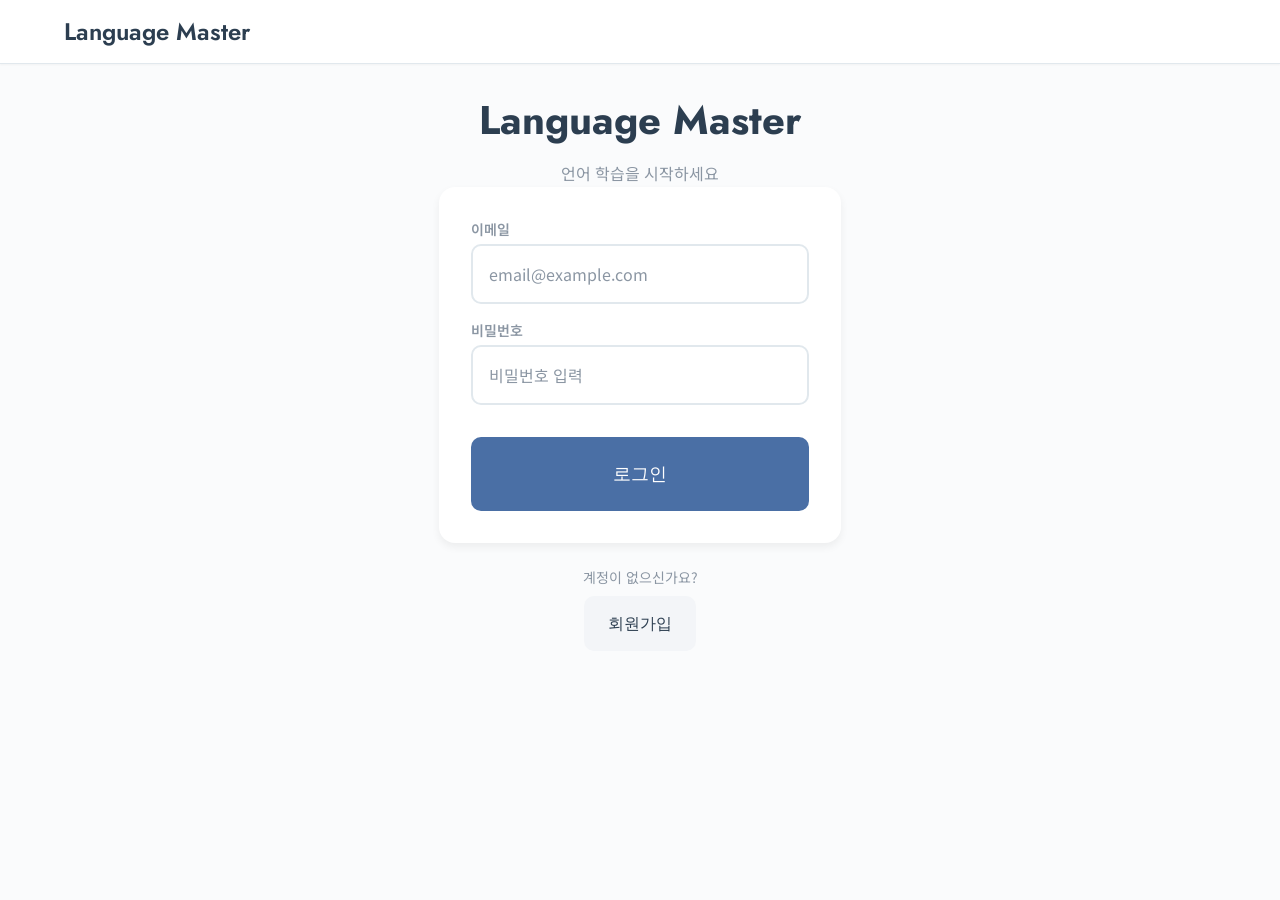
==== index.html @ a1514cb3 "index" ====
<!DOCTYPE html>
<html lang="ko">
<head>
    <meta charset="UTF-8">
    <meta name="viewport" content="width=device-width, initial-scale=1.0">
    <title>언어학습 앱</title>
    
    <!-- 폰트 -->
    <link href="https://fonts.googleapis.com/css2?family=Noto+Sans+KR:wght@300;400;500;700&family=Jost:wght@400;500;600;700&display=swap" rel="stylesheet">
    
    <!-- 디자인 시스템 CSS -->
    <link rel="stylesheet" href="mobile-lang.css">
    
    <style>
        /* 화면 전환 애니메이션 */
        .screen {
            display: none;
            animation: fadeIn 0.3s ease;
        }
        
        .screen.active {
            display: block;
        }
        
        @keyframes fadeIn {
            from {
                opacity: 0;
                transform: translateY(10px);
            }
            to {
                opacity: 1;
                transform: translateY(0);
            }
        }
        
        /* 틀린 부분 스타일 */
        .mistake {
            background: #FFE5E5;
            padding: 2px 6px;
            border-radius: 4px;
            color: var(--color-error);
            text-decoration: line-through;
        }
        
        .correct-word {
            background: #D4F4DD;
            padding: 2px 6px;
            border-radius: 4px;
            font-weight: 600;
            color: var(--color-success);
        }
    </style>
</head>
<body>
    <div class="app-layout">
        <!-- 헤더 -->
        <header class="app-header">
            <div class="container flex items-center justify-between">
                <h1 class="heading-3 m-0">Language Master</h1>
                <div class="flex items-center gap-md" id="headerActions">
                    <!-- 로그인 전: 빈 상태 -->
                    <!-- 로그인 후: 레벨 배지와 나가기 버튼 표시 -->
                </div>
            </div>
        </header>
        
        <!-- 진도 바 (학습 세션 중에만 표시) -->
        <div id="progressSection" style="display: none; background: var(--color-bg-card); padding: var(--space-lg) 0; border-bottom: 1px solid var(--color-border);">
            <div class="container">
                <div class="flex justify-between mb-sm">
                    <span class="text-small" id="progressText">문제 1 / 10</span>
                    <span class="text-small" id="progressPercent">10%</span>
                </div>
                <div class="progress-container">
                    <div class="progress-bar" id="progressBar" style="width: 10%;"></div>
                </div>
            </div>
        </div>
        
        <!-- 메인 콘텐츠 -->
        <main class="app-content" style="background: var(--color-bg-main);">
            
            <!-- 화면 -1: 로그인 -->
            <div id="screen-login" class="screen active">
                <div class="container" style="max-width: 450px;">
                    <div class="mb-2xl" style="text-align: center;">
                        <h1 class="heading-1 mb-md">Language Master</h1>
                        <p class="text-body text-muted">언어 학습을 시작하세요</p>
                    </div>
                    
                    <div class="card card-spacious mb-lg">
                        <div class="flex flex-col gap-md">
                            <div>
                                <label class="text-small font-semibold mb-xs" style="display: block;">이메일</label>
                                <input 
                                    type="email" 
                                    id="loginEmail"
                                    class="input" 
                                    placeholder="email@example.com"
                                >
                            </div>
                            
                            <div>
                                <label class="text-small font-semibold mb-xs" style="display: block;">비밀번호</label>
                                <input 
                                    type="password" 
                                    id="loginPassword"
                                    class="input" 
                                    placeholder="비밀번호 입력"
                                >
                            </div>
                            
                            <button class="btn btn-primary btn-lg btn-block mt-md" onclick="app.login()">
                                로그인
                            </button>
                        </div>
                    </div>
                    
                    <div class="text-center">
                        <p class="text-small text-muted mb-sm">계정이 없으신가요?</p>
                        <button class="btn btn-secondary" onclick="app.showScreen('signup')">
                            회원가입
                        </button>
                    </div>
                </div>
            </div>
            
            <!-- 화면 -2: 회원가입 -->
            <div id="screen-signup" class="screen">
                <div class="container" style="max-width: 450px;">
                    <div class="mb-2xl" style="text-align: center;">
                        <h1 class="heading-1 mb-md">회원가입</h1>
                        <p class="text-body text-muted">새로운 계정을 만들어보세요</p>
                    </div>
                    
                    <div class="card card-spacious mb-lg">
                        <div class="flex flex-col gap-md">
                            <div>
                                <label class="text-small font-semibold mb-xs" style="display: block;">이름</label>
                                <input 
                                    type="text" 
                                    id="signupName"
                                    class="input" 
                                    placeholder="이름 입력"
                                >
                            </div>
                            
                            <div>
                                <label class="text-small font-semibold mb-xs" style="display: block;">이메일</label>
                                <input 
                                    type="email" 
                                    id="signupEmail"
                                    class="input" 
                                    placeholder="email@example.com"
                                >
                            </div>
                            
                            <div>
                                <label class="text-small font-semibold mb-xs" style="display: block;">비밀번호</label>
                                <input 
                                    type="password" 
                                    id="signupPassword"
                                    class="input" 
                                    placeholder="비밀번호 입력"
                                >
                            </div>
                            
                            <div>
                                <label class="text-small font-semibold mb-xs" style="display: block;">비밀번호 확인</label>
                                <input 
                                    type="password" 
                                    id="signupPasswordConfirm"
                                    class="input" 
                                    placeholder="비밀번호 재입력"
                                >
                            </div>
                            
                            <button class="btn btn-primary btn-lg btn-block mt-md" onclick="app.signup()">
                                가입하기
                            </button>
                        </div>
                    </div>
                    
                    <div class="text-center">
                        <p class="text-small text-muted mb-sm">이미 계정이 있으신가요?</p>
                        <button class="btn btn-secondary" onclick="app.showScreen('login')">
                            로그인
                        </button>
                    </div>
                </div>
            </div>
            
            <!-- 화면 0: 대시보드 -->
            <div id="screen-dashboard" class="screen">
                <div class="container" style="max-width: 800px;">
                    <div class="mb-xl">
                        <h1 class="heading-1 mb-sm">안녕하세요</h1>
                        <p class="text-body text-muted">학습을 시작하세요</p>
                    </div>
                    
                    <!-- 점수 카드 -->
                    <div class="card card-spacious mb-xl" style="background: linear-gradient(135deg, #E8F4F8, #F0F9FC);">
                        <div class="flex justify-between items-start mb-lg">
                            <div>
                                <div class="text-small text-muted mb-xs">현재 수준</div>
                                <h2 class="heading-1 text-primary m-0" id="dashScore">1,250점</h2>
                            </div>
                            <button 
                                class="btn btn-secondary btn-icon btn-sm" 
                                onclick="app.showScoreGuide()"
                                style="width: 32px; height: 32px; padding: 0; border-radius: 50%;"
                                title="점수 구간 보기"
                            >
                                ?
                            </button>
                        </div>
                        
                        <div class="p-md mb-md" style="background: white; border-radius: var(--radius-md);">
                            <div class="flex justify-between items-center mb-xs">
                                <span class="text-body font-semibold">원어민 7세 수준</span>
                                <span class="text-small text-muted">1,000 ~ 1,500점</span>
                            </div>
                            <div class="progress-container">
                                <div class="progress-bar" style="width: 50%;"></div>
                            </div>
                            <div class="text-small text-muted mt-xs">다음 단계까지 250점</div>
                        </div>
                        
                        <div class="flex gap-md">
                            <div class="p-sm" style="flex: 1; background: white; border-radius: var(--radius-md); text-align: center;">
                                <div class="text-tiny text-muted mb-xs">어휘력</div>
                                <div class="text-body font-semibold">850점</div>
                            </div>
                            <div class="p-sm" style="flex: 1; background: white; border-radius: var(--radius-md); text-align: center;">
                                <div class="text-tiny text-muted mb-xs">문법</div>
                                <div class="text-body font-semibold">1,100점</div>
                            </div>
                            <div class="p-sm" style="flex: 1; background: white; border-radius: var(--radius-md); text-align: center;">
                                <div class="text-tiny text-muted mb-xs">작문</div>
                                <div class="text-body font-semibold">950점</div>
                            </div>
                        </div>
                    </div>
                    
                    <div class="grid grid-cols-2 gap-lg mb-xl">
                        <div class="card card-no-hover text-center">
                            <div class="text-small text-muted mb-sm">총 학습 시간</div>
                            <div class="heading-1 text-primary" id="dashTotalTime">0h</div>
                        </div>
                        
                        <div class="card card-no-hover text-center">
                            <div class="text-small text-muted mb-sm">완료한 문제</div>
                            <div class="heading-1 text-success" id="dashTotalQuestions">0</div>
                        </div>
                    </div>
                    
                    <button class="btn btn-primary btn-lg btn-block" onclick="app.startSession()">
                        학습 시작
                    </button>
                </div>
            </div>
            
            <!-- 화면 0.5: 설정 -->
            <div id="screen-settings" class="screen">
                <div class="container" style="max-width: 600px;">
                    <div class="mb-xl">
                        <h1 class="heading-1 mb-sm">설정</h1>
                        <p class="text-body text-muted">앱 설정을 관리하세요</p>
                    </div>
                    
                    <!-- 프로필 정보 -->
                    <div class="card card-spacious mb-lg">
                        <h3 class="heading-3 mb-md">프로필</h3>
                        
                        <div class="flex items-center gap-lg mb-lg">
                            <div style="width: 64px; height: 64px; background: linear-gradient(135deg, var(--color-primary), var(--color-primary-light)); border-radius: 50%; display: flex; align-items: center; justify-content: center; color: white; font-weight: bold; font-size: 24px;">
                                {{ userData.name[0] }}
                            </div>
                            <div>
                                <div class="text-body font-semibold" id="settingsName">사용자</div>
                                <div class="text-small text-muted" id="settingsEmail">email@example.com</div>
                            </div>
                        </div>
                        
                        <button class="btn btn-secondary btn-block">프로필 수정</button>
                    </div>
                    
                    <!-- 학습 설정 -->
                    <div class="card card-spacious mb-lg">
                        <h3 class="heading-3 mb-lg">학습 설정</h3>
                        
                        <div class="flex flex-col gap-lg">
                            <div>
                                <div class="flex justify-between items-center mb-sm">
                                    <label class="text-body font-medium">하루 목표 문제 수</label>
                                    <select class="input" style="width: 120px; padding: var(--space-sm);">
                                        <option>10개</option>
                                        <option selected>20개</option>
                                        <option>30개</option>
                                        <option>50개</option>
                                    </select>
                                </div>
                                <p class="text-small text-muted">매일 학습할 문제 수를 설정합니다</p>
                            </div>
                            
                            <hr class="divider">
                            
                            <div>
                                <div class="flex justify-between items-center mb-sm">
                                    <label class="text-body font-medium">난이도</label>
                                    <select class="input" style="width: 120px; padding: var(--space-sm);">
                                        <option>쉬움</option>
                                        <option selected>보통</option>
                                        <option>어려움</option>
                                    </select>
                                </div>
                                <p class="text-small text-muted">문제 난이도를 조정합니다</p>
                            </div>
                            
                            <hr class="divider">
                            
                            <div>
                                <div class="flex justify-between items-center">
                                    <div>
                                        <div class="text-body font-medium mb-xs">알림</div>
                                        <p class="text-small text-muted m-0">학습 시간 알림을 받습니다</p>
                                    </div>
                                    <label class="flex items-center gap-sm cursor-pointer">
                                        <input type="checkbox" checked style="width: 20px; height: 20px; cursor: pointer;">
                                    </label>
                                </div>
                            </div>
                            
                            <hr class="divider">
                            
                            <div>
                                <div class="flex justify-between items-center">
                                    <div>
                                        <div class="text-body font-medium mb-xs">음성 지원</div>
                                        <p class="text-small text-muted m-0">문제 읽어주기 기능</p>
                                    </div>
                                    <label class="flex items-center gap-sm cursor-pointer">
                                        <input type="checkbox" style="width: 20px; height: 20px; cursor: pointer;">
                                    </label>
                                </div>
                            </div>
                        </div>
                    </div>
                    
                    <!-- 점수 정보 -->
                    <div class="card card-spacious mb-lg">
                        <div class="flex justify-between items-center">
                            <div>
                                <h3 class="heading-3 m-0 mb-xs">점수 구간 안내</h3>
                                <p class="text-small text-muted m-0">원어민 나이별 점수 기준</p>
                            </div>
                            <button class="btn btn-secondary" onclick="app.showScoreGuide()">
                                보기
                            </button>
                        </div>
                    </div>
                    
                    <!-- 계정 관리 -->
                    <div class="card card-spacious mb-xl">
                        <h3 class="heading-3 mb-lg">계정 관리</h3>
                        
                        <div class="flex flex-col gap-sm">
                            <button class="btn btn-secondary btn-block" style="justify-content: space-between;">
                                <span>비밀번호 변경</span>
                                <span>→</span>
                            </button>
                            <button class="btn btn-secondary btn-block" style="justify-content: space-between;">
                                <span>학습 기록 다운로드</span>
                                <span>→</span>
                            </button>
                            <button class="btn btn-secondary btn-block" style="justify-content: space-between; color: var(--color-error);" onclick="app.logout()">
                                <span>로그아웃</span>
                                <span>→</span>
                            </button>
                        </div>
                    </div>
                    
                    <button class="btn btn-primary btn-block" onclick="app.showScreen('dashboard')">
                        대시보드로 돌아가기
                    </button>
                </div>
            </div>
            
            <!-- 화면 1: 문장 제시 -->
            <div id="screen-question" class="screen">
                <div class="container" style="max-width: 800px;">
                    <div class="card card-spacious mb-xl">
                        <div class="badge badge-primary mb-lg" id="questionType">한국어 → 영어</div>
                        
                        <h2 class="heading-2 mb-xl" id="questionText" style="line-height: 1.6;">
                            문장이 여기에 표시됩니다.
                        </h2>
                    </div>
                    
                    <div class="card card-spacious">
                        <label class="text-body font-semibold mb-md" style="display: block;">
                            답변을 입력하세요
                        </label>
                        
                        <textarea 
                            id="answerInput"
                            class="input" 
                            placeholder="번역 또는 작문을 입력하세요..."
                            style="min-height: 120px; font-size: var(--font-size-lg);"
                        ></textarea>
                        
                        <div class="flex justify-between items-center mt-lg">
                            <button class="btn btn-secondary" onclick="app.skipQuestion()">
                                건너뛰기
                            </button>
                            <button class="btn btn-primary btn-lg" onclick="app.submitAnswer()">
                                제출하기
                            </button>
                        </div>
                    </div>
                </div>
            </div>
            
            <!-- 화면 2: 정답 피드백 -->
            <div id="screen-correct" class="screen">
                <div class="container" style="max-width: 800px;">
                    <div class="card card-spacious mb-lg" style="background: linear-gradient(135deg, #F0F9F4, #E8F5EC); border: 2px solid var(--color-success);">
                        <div class="flex items-center gap-lg mb-lg">
                            <div style="width: 64px; height: 64px; background: white; border-radius: 50%; display: flex; align-items: center; justify-content: center; font-size: 32px; font-weight: bold; color: var(--color-success);">
                                ✓
                            </div>
                            <div>
                                <h2 class="heading-2 m-0 text-success">정답입니다</h2>
                                <p class="text-body text-muted m-0 mt-xs">완벽해요</p>
                            </div>
                        </div>
                    </div>
                    
                    <div class="card mb-md">
                        <div class="text-small text-muted mb-sm">문제</div>
                        <p class="text-body font-medium" id="correctOriginal" style="font-size: var(--font-size-lg);"></p>
                    </div>
                    
                    <div class="card mb-xl" style="background: linear-gradient(135deg, #F0F9F4, #FFFFFF); border-left: 4px solid var(--color-success);">
                        <div class="text-small text-muted mb-sm">나의 답변</div>
                        <p class="text-body font-medium" id="correctUserAnswer" style="font-size: var(--font-size-lg); color: var(--color-success);"></p>
                    </div>
                    
                    <div class="flex justify-end gap-md">
                        <button class="btn btn-primary btn-lg" onclick="app.nextQuestion()">
                            다음 문제
                        </button>
                    </div>
                </div>
            </div>
            
            <!-- 화면 3: 오답 피드백 -->
            <div id="screen-incorrect" class="screen">
                <div class="container" style="max-width: 800px;">
                    <div class="card card-spacious mb-lg" style="background: linear-gradient(135deg, #FFF4E6, #FFEFD5); border: 2px solid var(--color-warning);">
                        <div class="flex items-center gap-lg mb-lg">
                            <div style="width: 64px; height: 64px; background: white; border-radius: 50%; display: flex; align-items: center; justify-content: center; font-size: 32px;">
                                ✗
                            </div>
                            <div>
                                <h2 class="heading-2 m-0 text-warning">아쉬워요</h2>
                                <p class="text-body text-muted m-0 mt-xs">틀린 부분이 있어요</p>
                            </div>
                        </div>
                    </div>
                    
                    <div class="card mb-md">
                        <div class="text-small text-muted mb-sm">문제</div>
                        <p class="text-body font-medium" id="incorrectOriginal" style="font-size: var(--font-size-lg);"></p>
                    </div>
                    
                    <div class="card mb-md" style="background: linear-gradient(135deg, #FFF4E6, #FFFFFF); border-left: 4px solid var(--color-warning);">
                        <div class="text-small text-muted mb-sm">나의 답변</div>
                        <p class="text-body font-medium" id="incorrectUserAnswer" style="font-size: var(--font-size-lg);"></p>
                    </div>
                    
                    <div class="card mb-lg" style="background: linear-gradient(135deg, #F0F9F4, #FFFFFF); border-left: 4px solid var(--color-success);">
                        <div class="text-small text-muted mb-sm">정답</div>
                        <p class="text-body font-medium" id="incorrectCorrectAnswer" style="font-size: var(--font-size-lg); color: var(--color-success);"></p>
                    </div>
                    
                    <div class="card mb-xl">
                        <h3 class="heading-3 mb-md">틀린 부분</h3>
                        <div id="mistakesList"></div>
                    </div>
                    
                    <div class="flex justify-end gap-md">
                        <button class="btn btn-secondary" onclick="app.skipPractice()">
                            건너뛰기
                        </button>
                        <button class="btn btn-primary btn-lg" onclick="app.startPractice()">
                            연습 문제 풀기
                        </button>
                    </div>
                </div>
            </div>
            
            <!-- 화면 4: 연습 문제 -->
            <div id="screen-practice" class="screen">
                <div class="container" style="max-width: 800px;">
                    <div style="background: linear-gradient(135deg, #FFF9E6, #FFFAED); padding: var(--space-lg); border-radius: var(--radius-lg); margin-bottom: var(--space-xl); border: 2px solid var(--color-warning);">
                        <h3 class="heading-4 m-0 mb-xs">연습이 필요해요</h3>
                        <p class="text-small text-muted m-0">틀렸던 부분을 다시 연습해봐요</p>
                    </div>
                    
                    <div class="card card-spacious mb-lg">
                        <div class="badge badge-accent mb-lg" id="practiceProgress">연습 문제</div>
                        
                        <h2 class="heading-2 mb-xl" id="practiceQuestion" style="line-height: 1.6;">
                            연습 문제가 여기에 표시됩니다.
                        </h2>
                    </div>
                    
                    <div class="card card-spacious mb-lg">
                        <label class="text-body font-semibold mb-md" style="display: block;">
                            답변을 입력하세요
                        </label>
                        
                        <textarea 
                            id="practiceInput"
                            class="input" 
                            placeholder="답을 입력하세요..."
                            style="min-height: 100px; font-size: var(--font-size-lg);"
                        ></textarea>
                        
                        <div class="flex justify-between items-center mt-lg">
                            <button class="btn btn-secondary" onclick="app.skipPractice()">
                                건너뛰기
                            </button>
                            <button class="btn btn-primary btn-lg" onclick="app.submitPractice()">
                                확인하기
                            </button>
                        </div>
                    </div>
                </div>
            </div>
            
            <!-- 화면 5: 세션 완료 -->
            <div id="screen-summary" class="screen">
                <div class="container" style="max-width: 800px;">
                    <div class="card card-spacious mb-xl" style="background: linear-gradient(135deg, #E8F4F8, #D4E9F5); text-align: center;">
                        <div style="font-size: 64px; margin-bottom: var(--space-md);">✓</div>
                        <h1 class="heading-1 mb-md">학습 완료</h1>
                        <p class="text-body text-muted">수고하셨어요</p>
                    </div>
                    
                    <div class="grid grid-cols-3 gap-lg mb-xl">
                        <div class="card card-no-hover text-center">
                            <div class="text-small text-muted mb-sm">총 문제</div>
                            <div class="heading-1 text-primary" id="summaryTotal">0</div>
                        </div>
                        
                        <div class="card card-no-hover text-center">
                            <div class="text-small text-muted mb-sm">정답률</div>
                            <div class="heading-1 text-success" id="summaryAccuracy">0%</div>
                        </div>
                        
                        <div class="card card-no-hover text-center">
                            <div class="text-small text-muted mb-sm">학습 시간</div>
                            <div class="heading-1" style="color: var(--color-secondary);" id="summaryTime">0분</div>
                        </div>
                    </div>
                    
                    <div class="card card-spacious mb-xl">
                        <h3 class="heading-3 mb-lg">학습 결과</h3>
                        
                        <div class="flex items-center justify-between mb-md pb-md" style="border-bottom: 1px solid var(--color-border-light);">
                            <span class="text-body">정답</span>
                            <div class="flex items-center gap-md">
                                <span class="badge badge-success badge-lg" id="summaryCorrect">0문제</span>
                            </div>
                        </div>
                        
                        <div class="flex items-center justify-between">
                            <span class="text-body">오답</span>
                            <div class="flex items-center gap-md">
                                <span class="badge badge-error badge-lg" id="summaryIncorrect">0문제</span>
                            </div>
                        </div>
                    </div>
                    
                    <div class="flex flex-col gap-md">
                        <button class="btn btn-primary btn-lg btn-block" onclick="app.startSession()">
                            다시 학습하기
                        </button>
                        <button class="btn btn-secondary btn-block" onclick="app.goToDashboard()">
                            대시보드로
                        </button>
                    </div>
                </div>
            </div>
            
        </main>
        
        <!-- 점수 가이드 모달 -->
        <div id="scoreGuideModal" style="display: none; position: fixed; top: 0; left: 0; right: 0; bottom: 0; background: rgba(0,0,0,0.5); z-index: 1000; align-items: center; justify-content: center;">
            <div class="card" style="max-width: 600px; margin: var(--space-xl); max-height: 80vh; overflow-y: auto;">
                <div class="flex justify-between items-center mb-lg">
                    <h2 class="heading-2 m-0">점수 구간 안내</h2>
                    <button 
                        class="btn btn-secondary btn-sm" 
                        onclick="app.closeScoreGuide()"
                        style="width: 32px; height: 32px; padding: 0;"
                    >
                        ×
                    </button>
                </div>
                
                <p class="text-body text-muted mb-lg">학습 점수에 따른 원어민 나이 수준입니다.</p>
                
                <div class="flex flex-col gap-md">
                    <div class="p-md" style="background: var(--color-bg-hover); border-radius: var(--radius-md); border-left: 4px solid var(--color-primary);">
                        <div class="flex justify-between items-center mb-xs">
                            <span class="text-body font-semibold">원어민 5세</span>
                            <span class="badge badge-primary">0 ~ 500점</span>
                        </div>
                        <p class="text-small text-muted m-0">기초 일상 대화, 간단한 문장</p>
                    </div>
                    
                    <div class="p-md" style="background: var(--color-bg-hover); border-radius: var(--radius-md); border-left: 4px solid var(--color-primary);">
                        <div class="flex justify-between items-center mb-xs">
                            <span class="text-body font-semibold">원어민 6세</span>
                            <span class="badge badge-primary">500 ~ 1,000점</span>
                        </div>
                        <p class="text-small text-muted m-0">기본 시제, 일상적인 표현</p>
                    </div>
                    
                    <div class="p-md" style="background: var(--color-bg-hover); border-radius: var(--radius-md); border-left: 4px solid var(--color-success);">
                        <div class="flex justify-between items-center mb-xs">
                            <span class="text-body font-semibold">원어민 7세</span>
                            <span class="badge badge-success">1,000 ~ 1,500점</span>
                        </div>
                        <p class="text-small text-muted m-0">초등 저학년 수준, 복잡한 문장 이해</p>
                    </div>
                    
                    <div class="p-md" style="background: var(--color-bg-hover); border-radius: var(--radius-md); border-left: 4px solid var(--color-success);">
                        <div class="flex justify-between items-center mb-xs">
                            <span class="text-body font-semibold">원어민 10세</span>
                            <span class="badge badge-success">1,500 ~ 2,500점</span>
                        </div>
                        <p class="text-small text-muted m-0">초등 고학년 수준, 다양한 표현 구사</p>
                    </div>
                    
                    <div class="p-md" style="background: var(--color-bg-hover); border-radius: var(--radius-md); border-left: 4px solid var(--color-info);">
                        <div class="flex justify-between items-center mb-xs">
                            <span class="text-body font-semibold">원어민 13세</span>
                            <span class="badge" style="background: rgba(125, 187, 218, 0.15); color: var(--color-info);">2,500 ~ 4,000점</span>
                        </div>
                        <p class="text-small text-muted m-0">중학생 수준, 논리적 사고 표현</p>
                    </div>
                    
                    <div class="p-md" style="background: var(--color-bg-hover); border-radius: var(--radius-md); border-left: 4px solid var(--color-info);">
                        <div class="flex justify-between items-center mb-xs">
                            <span class="text-body font-semibold">원어민 16세</span>
                            <span class="badge" style="background: rgba(125, 187, 218, 0.15); color: var(--color-info);">4,000 ~ 6,000점</span>
                        </div>
                        <p class="text-small text-muted m-0">고등학생 수준, 학술적 표현 가능</p>
                    </div>
                    
                    <div class="p-md" style="background: linear-gradient(135deg, #FFF9E6, #FFFAED); border-radius: var(--radius-md); border-left: 4px solid var(--color-warning);">
                        <div class="flex justify-between items-center mb-xs">
                            <span class="text-body font-semibold">원어민 성인</span>
                            <span class="badge badge-warning">6,000점 이상</span>
                        </div>
                        <p class="text-small text-muted m-0">성인 수준, 전문적 표현 및 뉘앙스 구사</p>
                    </div>
                </div>
                
                <div class="mt-lg p-md" style="background: linear-gradient(135deg, #E8F4F8, #F0F9FC); border-radius: var(--radius-md);">
                    <p class="text-small text-muted m-0">
                        <strong>점수 산정 방식:</strong> 정답 시 10~50점 획득 (난이도에 따라 다름), 연속 정답 보너스 적용
                    </p>
                </div>
            </div>
        </div>
    </div>
    
    <script>
        // 앱 상태 관리
        const app = {
            currentScreen: 'login',
            isLoggedIn: false,
            userData: null,
            sessionData: {
                questions: [],
                currentIndex: 0,
                userAnswers: [],
                correctCount: 0,
                incorrectCount: 0,
                startTime: null,
                practiceMode: false,
                practiceQuestions: []
            },
            
            // 화면 전환
            showScreen(screenName) {
                // 모든 화면 숨기기
                document.querySelectorAll('.screen').forEach(screen => {
                    screen.classList.remove('active');
                });
                
                // 선택한 화면 보이기
                document.getElementById(`screen-${screenName}`).classList.add('active');
                this.currentScreen = screenName;
                
                // 진도 바 표시 여부
                if (['question', 'correct', 'incorrect', 'practice'].includes(screenName)) {
                    document.getElementById('progressSection').style.display = 'block';
                } else {
                    document.getElementById('progressSection').style.display = 'none';
                }
                
                // 설정 화면일 때 사용자 정보 업데이트
                if (screenName === 'settings' && this.userData) {
                    document.getElementById('settingsName').textContent = this.userData.name;
                    document.getElementById('settingsEmail').textContent = this.userData.email;
                }
                
                // 헤더 액션 업데이트
                this.updateHeaderActions();
            },
            
            // 헤더 액션 버튼 업데이트
            updateHeaderActions() {
                const headerActions = document.getElementById('headerActions');
                
                if (this.isLoggedIn) {
                    if (['dashboard', 'summary', 'settings'].includes(this.currentScreen)) {
                        headerActions.innerHTML = `
                            <button class="btn btn-secondary btn-sm" onclick="app.showScreen('settings')">설정</button>
                        `;
                    } else if (['question', 'correct', 'incorrect', 'practice'].includes(this.currentScreen)) {
                        headerActions.innerHTML = `
                            <span class="badge badge-primary">레벨 ${this.userData.level}</span>
                            <button class="btn btn-secondary btn-sm" onclick="app.exitSession()">나가기</button>
                        `;
                    }
                } else {
                    headerActions.innerHTML = '';
                }
            },
            
            // 로그인
            login() {
                const email = document.getElementById('loginEmail').value.trim();
                const password = document.getElementById('loginPassword').value;
                
                if (!email || !password) {
                    alert('이메일과 비밀번호를 입력해주세요.');
                    return;
                }
                
                // 실제로는 API 호출
                // 여기서는 데모용으로 바로 로그인 처리
                this.isLoggedIn = true;
                this.userData = {
                    name: '어진',
                    email: email,
                    level: 2
                };
                
                // 입력 필드 초기화
                document.getElementById('loginEmail').value = '';
                document.getElementById('loginPassword').value = '';
                
                this.showScreen('dashboard');
            },
            
            // 회원가입
            signup() {
                const name = document.getElementById('signupName').value.trim();
                const email = document.getElementById('signupEmail').value.trim();
                const password = document.getElementById('signupPassword').value;
                const passwordConfirm = document.getElementById('signupPasswordConfirm').value;
                
                if (!name || !email || !password || !passwordConfirm) {
                    alert('모든 필드를 입력해주세요.');
                    return;
                }
                
                if (password !== passwordConfirm) {
                    alert('비밀번호가 일치하지 않습니다.');
                    return;
                }
                
                // 실제로는 API 호출
                // 여기서는 데모용으로 바로 가입 후 로그인 처리
                this.isLoggedIn = true;
                this.userData = {
                    name: name,
                    email: email,
                    level: 1
                };
                
                // 입력 필드 초기화
                document.getElementById('signupName').value = '';
                document.getElementById('signupEmail').value = '';
                document.getElementById('signupPassword').value = '';
                document.getElementById('signupPasswordConfirm').value = '';
                
                alert('가입을 환영합니다!');
                this.showScreen('dashboard');
            },
            
            // 로그아웃
            logout() {
                if (confirm('로그아웃 하시겠습니까?')) {
                    this.isLoggedIn = false;
                    this.userData = null;
                    this.showScreen('login');
                }
            },
            
            // 세션 시작
            startSession() {
                // 샘플 문제 데이터 (실제로는 API에서 가져옴)
                this.sessionData = {
                    questions: [
                        {
                            id: 1,
                            type: '한국어 → 영어',
                            text: '나는 매일 아침 커피를 마신다.',
                            correctAnswers: ['I drink coffee every morning.', 'I drink coffee every morning', 'Every morning I drink coffee.'],
                            mistakes: {
                                'drinked': { correct: 'drink', explanation: 'drink는 불규칙 동사입니다. 현재형은 drink를 사용합니다.' }
                            }
                        },
                        {
                            id: 2,
                            type: '한국어 → 영어',
                            text: '그녀는 매일 우유를 마신다.',
                            correctAnswers: ['She drinks milk every day.', 'She drinks milk every day', 'Every day she drinks milk.'],
                            mistakes: {
                                'drink': { correct: 'drinks', explanation: '주어가 3인칭 단수(She)일 때는 동사에 -s를 붙입니다.' }
                            }
                        },
                        {
                            id: 3,
                            type: '영어 → 한국어',
                            text: 'I go to school by bus.',
                            correctAnswers: ['나는 버스로 학교에 간다.', '나는 버스를 타고 학교에 간다.', '나는 학교에 버스로 간다.'],
                            mistakes: {}
                        }
                    ],
                    currentIndex: 0,
                    userAnswers: [],
                    correctCount: 0,
                    incorrectCount: 0,
                    startTime: Date.now(),
                    practiceMode: false,
                    practiceQuestions: []
                };
                
                this.showQuestion();
            },
            
            // 문제 표시
            showQuestion() {
                const question = this.sessionData.questions[this.sessionData.currentIndex];
                document.getElementById('questionType').textContent = question.type;
                document.getElementById('questionText').textContent = question.text;
                document.getElementById('answerInput').value = '';
                
                // 진도 업데이트
                this.updateProgress();
                
                this.showScreen('question');
            },
            
            // 진도 업데이트
            updateProgress() {
                const current = this.sessionData.currentIndex + 1;
                const total = this.sessionData.questions.length;
                const percent = Math.round((current / total) * 100);
                
                document.getElementById('progressText').textContent = `문제 ${current} / ${total}`;
                document.getElementById('progressPercent').textContent = `${percent}%`;
                document.getElementById('progressBar').style.width = `${percent}%`;
            },
            
            // 답변 제출
            submitAnswer() {
                const userAnswer = document.getElementById('answerInput').value.trim();
                
                if (!userAnswer) {
                    alert('답변을 입력해주세요.');
                    return;
                }
                
                const question = this.sessionData.questions[this.sessionData.currentIndex];
                const isCorrect = this.checkAnswer(userAnswer, question.correctAnswers);
                
                // 답변 저장
                this.sessionData.userAnswers.push({
                    questionId: question.id,
                    userAnswer: userAnswer,
                    isCorrect: isCorrect
                });
                
                if (isCorrect) {
                    this.sessionData.correctCount++;
                    this.showCorrectFeedback(question, userAnswer);
                } else {
                    this.sessionData.incorrectCount++;
                    this.showIncorrectFeedback(question, userAnswer);
                }
            },
            
            // 답변 체크 (간단한 비교, 실제로는 더 정교한 알고리즘 필요)
            checkAnswer(userAnswer, correctAnswers) {
                const normalized = userAnswer.toLowerCase().trim().replace(/[.,!?]/g, '');
                return correctAnswers.some(answer => 
                    answer.toLowerCase().trim().replace(/[.,!?]/g, '') === normalized
                );
            },
            
            // 정답 피드백 표시
            showCorrectFeedback(question, userAnswer) {
                document.getElementById('correctOriginal').textContent = question.text;
                document.getElementById('correctUserAnswer').textContent = userAnswer;
                this.showScreen('correct');
            },
            
            // 오답 피드백 표시
            showIncorrectFeedback(question, userAnswer) {
                document.getElementById('incorrectOriginal').textContent = question.text;
                document.getElementById('incorrectCorrectAnswer').textContent = question.correctAnswers[0];
                
                // 틀린 부분 분석 (간단한 예시)
                const mistakes = this.findMistakes(userAnswer, question);
                document.getElementById('incorrectUserAnswer').innerHTML = this.highlightMistakes(userAnswer, mistakes);
                
                // 틀린 부분 설명
                const mistakesList = document.getElementById('mistakesList');
                mistakesList.innerHTML = '';
                
                if (mistakes.length > 0) {
                    mistakes.forEach(mistake => {
                        const div = document.createElement('div');
                        div.className = 'alert alert-error mb-md';
                        div.innerHTML = `
                            <div class="flex items-start gap-md">
                                <div style="font-size: 20px;">×</div>
                                <div>
                                    <p class="text-body font-semibold m-0 mb-xs">
                                        <span class="mistake">${mistake.word}</span> 
                                        → 
                                        <span class="correct-word">${mistake.correct}</span>
                                    </p>
                                    <p class="text-small m-0">${mistake.explanation}</p>
                                </div>
                            </div>
                        `;
                        mistakesList.appendChild(div);
                    });
                } else {
                    mistakesList.innerHTML = '<p class="text-body">사소한 차이가 있습니다. 정답을 참고하세요.</p>';
                }
                
                this.showScreen('incorrect');
            },
            
            // 틀린 부분 찾기 (간단한 예시)
            findMistakes(userAnswer, question) {
                const mistakes = [];
                for (const [wrong, data] of Object.entries(question.mistakes)) {
                    if (userAnswer.toLowerCase().includes(wrong.toLowerCase())) {
                        mistakes.push({
                            word: wrong,
                            correct: data.correct,
                            explanation: data.explanation
                        });
                    }
                }
                return mistakes;
            },
            
            // 틀린 부분 강조
            highlightMistakes(text, mistakes) {
                let result = text;
                mistakes.forEach(mistake => {
                    const regex = new RegExp(`\\b${mistake.word}\\b`, 'gi');
                    result = result.replace(regex, `<span class="mistake">${mistake.word}</span>`);
                });
                return result;
            },
            
            // 다음 문제
            nextQuestion() {
                this.sessionData.currentIndex++;
                
                if (this.sessionData.currentIndex < this.sessionData.questions.length) {
                    this.showQuestion();
                } else {
                    this.showSummary();
                }
            },
            
            // 문제 건너뛰기
            skipQuestion() {
                if (confirm('이 문제를 건너뛰시겠습니까?')) {
                    this.nextQuestion();
                }
            },
            
            // 연습 문제 시작
            startPractice() {
                // 샘플 연습 문제
                this.sessionData.practiceMode = true;
                this.sessionData.practiceQuestions = [
                    {
                        text: '그녀는 매일 우유를 마신다.',
                        answer: 'She drinks milk every day.'
                    }
                ];
                
                const practice = this.sessionData.practiceQuestions[0];
                document.getElementById('practiceProgress').textContent = '연습 문제 1 / 1';
                document.getElementById('practiceQuestion').textContent = practice.text;
                document.getElementById('practiceInput').value = '';
                
                this.showScreen('practice');
            },
            
            // 연습 문제 제출
            submitPractice() {
                const answer = document.getElementById('practiceInput').value.trim();
                if (!answer) {
                    alert('답변을 입력해주세요.');
                    return;
                }
                
                // 간단하게 다음 문제로
                alert('잘했어요!');
                this.sessionData.practiceMode = false;
                this.nextQuestion();
            },
            
            // 연습 건너뛰기
            skipPractice() {
                this.sessionData.practiceMode = false;
                this.nextQuestion();
            },
            
            // 요약 화면
            showSummary() {
                const total = this.sessionData.questions.length;
                const correct = this.sessionData.correctCount;
                const incorrect = this.sessionData.incorrectCount;
                const accuracy = Math.round((correct / total) * 100);
                const timeSpent = Math.round((Date.now() - this.sessionData.startTime) / 1000 / 60);
                
                document.getElementById('summaryTotal').textContent = total;
                document.getElementById('summaryAccuracy').textContent = `${accuracy}%`;
                document.getElementById('summaryTime').textContent = `${timeSpent}분`;
                document.getElementById('summaryCorrect').textContent = `${correct}문제`;
                document.getElementById('summaryIncorrect').textContent = `${incorrect}문제`;
                
                // 진도 바 색상 변경
                const progressBar = document.getElementById('progressBar');
                progressBar.className = 'progress-bar progress-bar-success';
                progressBar.style.width = '100%';
                
                this.showScreen('summary');
            },
            
            // 대시보드로
            goToDashboard() {
                this.showScreen('dashboard');
            },
            
            // 세션 종료
            exitSession() {
                if (this.currentScreen !== 'dashboard' && this.currentScreen !== 'summary') {
                    if (confirm('학습을 종료하시겠습니까? 진행 상황이 저장되지 않습니다.')) {
                        this.goToDashboard();
                    }
                } else {
                    this.goToDashboard();
                }
            },
            
            // 점수 가이드 표시
            showScoreGuide() {
                document.getElementById('scoreGuideModal').style.display = 'flex';
            },
            
            // 점수 가이드 닫기
            closeScoreGuide() {
                document.getElementById('scoreGuideModal').style.display = 'none';
            }
        };
        
        // 초기화
        document.addEventListener('DOMContentLoaded', () => {
            app.showScreen('login');
            
            // 모달 외부 클릭시 닫기
            document.getElementById('scoreGuideModal').addEventListener('click', (e) => {
                if (e.target.id === 'scoreGuideModal') {
                    app.closeScoreGuide();
                }
            });
        });
    </script>
</body>
</html>
---- mobile-lang.css ----
/* ==================== 
   언어학습 앱 디자인 시스템
   버전: 1.0.0
   사용법: <link rel="stylesheet" href="language-app-design-system.css">
==================== */

/* ==================== 디자인 시스템 변수 ==================== */
:root {
    /* 색상 팔레트 - 학습 집중도를 높이는 차분한 색감 */
    --color-primary: #4A6FA5;
    --color-primary-light: #6B8FC4;
    --color-primary-dark: #2E5080;
    --color-secondary: #E88873;
    --color-accent: #F4B860;
    
    /* 배경 색상 */
    --color-bg-main: #FAFBFC;
    --color-bg-card: #FFFFFF;
    --color-bg-hover: #F3F5F8;
    --color-bg-active: #E8ECF1;
    
    /* 텍스트 색상 */
    --color-text-primary: #2C3E50;
    --color-text-secondary: #5A6C7D;
    --color-text-muted: #8B96A3;
    --color-text-inverse: #FFFFFF;
    
    /* 상태 색상 */
    --color-success: #5CB85C;
    --color-warning: #F4B860;
    --color-error: #E85D5D;
    --color-info: #5BC0DE;
    
    /* 경계선 */
    --color-border: #E1E8ED;
    --color-border-light: #F0F3F6;
    
    /* 간격 시스템 (8px 기준) */
    --space-xs: 4px;
    --space-sm: 8px;
    --space-md: 16px;
    --space-lg: 24px;
    --space-xl: 32px;
    --space-2xl: 48px;
    --space-3xl: 64px;
    
    /* 타이포그래피 */
    --font-family-primary: 'Jost', sans-serif;
    --font-family-korean: 'Noto Sans KR', sans-serif;
    --font-family-code: 'Consolas', 'Monaco', monospace;
    
    --font-size-xs: 12px;
    --font-size-sm: 14px;
    --font-size-base: 16px;
    --font-size-lg: 18px;
    --font-size-xl: 20px;
    --font-size-2xl: 24px;
    --font-size-3xl: 32px;
    --font-size-4xl: 40px;
    
    --line-height-tight: 1.2;
    --line-height-normal: 1.5;
    --line-height-relaxed: 1.7;
    
    /* 레이아웃 */
    --container-max-width: 1200px;
    --container-padding: var(--space-lg);
    --sidebar-width: 280px;
    --header-height: 64px;
    
    /* 모서리 반경 */
    --radius-sm: 6px;
    --radius-md: 10px;
    --radius-lg: 16px;
    --radius-xl: 24px;
    --radius-full: 9999px;
    
    /* 그림자 */
    --shadow-sm: 0 1px 2px rgba(0, 0, 0, 0.04);
    --shadow-md: 0 4px 8px rgba(0, 0, 0, 0.06);
    --shadow-lg: 0 12px 24px rgba(0, 0, 0, 0.08);
    --shadow-xl: 0 20px 40px rgba(0, 0, 0, 0.12);
    
    /* 전환 효과 */
    --transition-fast: 150ms ease;
    --transition-base: 250ms ease;
    --transition-slow: 400ms ease;
}

/* ==================== 리셋 및 기본 스타일 ==================== */
* {
    margin: 0;
    padding: 0;
    box-sizing: border-box;
}

body {
    font-family: var(--font-family-korean);
    font-size: var(--font-size-base);
    line-height: var(--line-height-normal);
    color: var(--color-text-primary);
    background-color: var(--color-bg-main);
    -webkit-font-smoothing: antialiased;
    -moz-osx-font-smoothing: grayscale;
}

/* ==================== 레이아웃 유틸리티 ==================== */
.container {
    width: 100%;
    max-width: var(--container-max-width);
    margin: 0 auto;
    padding: 0 var(--container-padding);
}

/* Flexbox 유틸리티 */
.flex { display: flex; }
.flex-col { flex-direction: column; }
.flex-wrap { flex-wrap: wrap; }
.items-start { align-items: flex-start; }
.items-center { align-items: center; }
.items-end { align-items: flex-end; }
.justify-start { justify-content: flex-start; }
.justify-center { justify-content: center; }
.justify-between { justify-content: space-between; }
.justify-end { justify-content: flex-end; }

/* Gap 유틸리티 */
.gap-xs { gap: var(--space-xs); }
.gap-sm { gap: var(--space-sm); }
.gap-md { gap: var(--space-md); }
.gap-lg { gap: var(--space-lg); }
.gap-xl { gap: var(--space-xl); }
.gap-2xl { gap: var(--space-2xl); }

/* Margin 유틸리티 */
.m-0 { margin: 0; }
.m-xs { margin: var(--space-xs); }
.m-sm { margin: var(--space-sm); }
.m-md { margin: var(--space-md); }
.m-lg { margin: var(--space-lg); }
.m-xl { margin: var(--space-xl); }

.mt-xs { margin-top: var(--space-xs); }
.mt-sm { margin-top: var(--space-sm); }
.mt-md { margin-top: var(--space-md); }
.mt-lg { margin-top: var(--space-lg); }
.mt-xl { margin-top: var(--space-xl); }

.mb-xs { margin-bottom: var(--space-xs); }
.mb-sm { margin-bottom: var(--space-sm); }
.mb-md { margin-bottom: var(--space-md); }
.mb-lg { margin-bottom: var(--space-lg); }
.mb-xl { margin-bottom: var(--space-xl); }

/* Padding 유틸리티 */
.p-0 { padding: 0; }
.p-xs { padding: var(--space-xs); }
.p-sm { padding: var(--space-sm); }
.p-md { padding: var(--space-md); }
.p-lg { padding: var(--space-lg); }
.p-xl { padding: var(--space-xl); }

/* Width 유틸리티 */
.w-full { width: 100%; }
.w-auto { width: auto; }

/* ==================== 레이아웃 컴포넌트 ==================== */
.app-layout {
    min-height: 100vh;
    display: flex;
    flex-direction: column;
}

.app-header {
    height: var(--header-height);
    background: var(--color-bg-card);
    border-bottom: 1px solid var(--color-border);
    display: flex;
    align-items: center;
    position: sticky;
    top: 0;
    z-index: 100;
    box-shadow: var(--shadow-sm);
}

.app-main {
    flex: 1;
    display: flex;
}

.app-sidebar {
    width: var(--sidebar-width);
    background: var(--color-bg-card);
    border-right: 1px solid var(--color-border);
    padding: var(--space-lg);
    overflow-y: auto;
}

.app-content {
    flex: 1;
    padding: var(--space-xl);
    overflow-y: auto;
}

/* ==================== 카드 컴포넌트 ==================== */
.card {
    background: var(--color-bg-card);
    border-radius: var(--radius-lg);
    padding: var(--space-lg);
    box-shadow: var(--shadow-md);
    transition: all var(--transition-base);
}

.card:hover {
    box-shadow: var(--shadow-lg);
    transform: translateY(-2px);
}

.card-compact {
    padding: var(--space-md);
}

.card-spacious {
    padding: var(--space-xl);
}

.card-flat {
    box-shadow: none;
    border: 1px solid var(--color-border);
}

.card-no-hover:hover {
    box-shadow: var(--shadow-md);
    transform: none;
}

/* ==================== 버튼 컴포넌트 ==================== */
.btn {
    display: inline-flex;
    align-items: center;
    justify-content: center;
    gap: var(--space-sm);
    padding: var(--space-md) var(--space-lg);
    font-family: var(--font-family-primary);
    font-size: var(--font-size-base);
    font-weight: 500;
    border: none;
    border-radius: var(--radius-md);
    cursor: pointer;
    transition: all var(--transition-fast);
    text-decoration: none;
}

.btn:disabled {
    opacity: 0.5;
    cursor: not-allowed;
}

/* 버튼 스타일 */
.btn-primary {
    background: var(--color-primary);
    color: var(--color-text-inverse);
}

.btn-primary:hover:not(:disabled) {
    background: var(--color-primary-dark);
    transform: translateY(-1px);
    box-shadow: var(--shadow-md);
}

.btn-secondary {
    background: var(--color-bg-hover);
    color: var(--color-text-primary);
}

.btn-secondary:hover:not(:disabled) {
    background: var(--color-bg-active);
}

.btn-accent {
    background: var(--color-accent);
    color: var(--color-text-primary);
}

.btn-accent:hover:not(:disabled) {
    background: #F0A840;
}

.btn-success {
    background: var(--color-success);
    color: var(--color-text-inverse);
}

.btn-success:hover:not(:disabled) {
    background: #4CAF4C;
}

.btn-outline {
    background: transparent;
    border: 2px solid var(--color-primary);
    color: var(--color-primary);
}

.btn-outline:hover:not(:disabled) {
    background: var(--color-primary);
    color: var(--color-text-inverse);
}

/* 버튼 크기 */
.btn-xs {
    padding: var(--space-xs) var(--space-sm);
    font-size: var(--font-size-xs);
}

.btn-sm {
    padding: var(--space-sm) var(--space-md);
    font-size: var(--font-size-sm);
}

.btn-lg {
    padding: var(--space-lg) var(--space-xl);
    font-size: var(--font-size-lg);
}

.btn-block {
    width: 100%;
}

.btn-icon {
    padding: var(--space-md);
    aspect-ratio: 1;
}

/* ==================== 입력 필드 ==================== */
.input {
    width: 100%;
    padding: var(--space-md);
    font-family: var(--font-family-korean);
    font-size: var(--font-size-base);
    border: 2px solid var(--color-border);
    border-radius: var(--radius-md);
    background: var(--color-bg-card);
    color: var(--color-text-primary);
    transition: all var(--transition-fast);
}

.input:focus {
    outline: none;
    border-color: var(--color-primary);
    box-shadow: 0 0 0 3px rgba(74, 111, 165, 0.1);
}

.input::placeholder {
    color: var(--color-text-muted);
}

.input:disabled {
    background: var(--color-bg-hover);
    cursor: not-allowed;
}

.input-sm {
    padding: var(--space-sm);
    font-size: var(--font-size-sm);
}

.input-lg {
    padding: var(--space-lg);
    font-size: var(--font-size-lg);
}

.input-error {
    border-color: var(--color-error);
}

.input-error:focus {
    box-shadow: 0 0 0 3px rgba(232, 93, 93, 0.1);
}

textarea.input {
    resize: vertical;
    min-height: 100px;
}

/* ==================== 타이포그래피 ==================== */
.heading-1 {
    font-family: var(--font-family-primary);
    font-size: var(--font-size-4xl);
    font-weight: 700;
    line-height: var(--line-height-tight);
    color: var(--color-text-primary);
}

.heading-2 {
    font-family: var(--font-family-primary);
    font-size: var(--font-size-3xl);
    font-weight: 600;
    line-height: var(--line-height-tight);
    color: var(--color-text-primary);
}

.heading-3 {
    font-family: var(--font-family-primary);
    font-size: var(--font-size-2xl);
    font-weight: 600;
    line-height: var(--line-height-normal);
    color: var(--color-text-primary);
}

.heading-4 {
    font-family: var(--font-family-primary);
    font-size: var(--font-size-xl);
    font-weight: 600;
    line-height: var(--line-height-normal);
    color: var(--color-text-primary);
}

.text-body {
    font-size: var(--font-size-base);
    line-height: var(--line-height-relaxed);
    color: var(--color-text-secondary);
}

.text-small {
    font-size: var(--font-size-sm);
    color: var(--color-text-muted);
}

.text-tiny {
    font-size: var(--font-size-xs);
    color: var(--color-text-muted);
}

.text-large {
    font-size: var(--font-size-lg);
}

/* 텍스트 정렬 */
.text-left { text-align: left; }
.text-center { text-align: center; }
.text-right { text-align: right; }

/* 텍스트 색상 */
.text-primary { color: var(--color-text-primary); }
.text-secondary { color: var(--color-text-secondary); }
.text-muted { color: var(--color-text-muted); }
.text-success { color: var(--color-success); }
.text-warning { color: var(--color-warning); }
.text-error { color: var(--color-error); }

/* 폰트 굵기 */
.font-light { font-weight: 300; }
.font-normal { font-weight: 400; }
.font-medium { font-weight: 500; }
.font-semibold { font-weight: 600; }
.font-bold { font-weight: 700; }

/* ==================== 프로그레스 바 ==================== */
.progress-container {
    width: 100%;
    height: 8px;
    background: var(--color-bg-hover);
    border-radius: var(--radius-full);
    overflow: hidden;
}

.progress-bar {
    height: 100%;
    background: linear-gradient(90deg, var(--color-primary), var(--color-primary-light));
    border-radius: var(--radius-full);
    transition: width var(--transition-slow);
}

.progress-bar-success {
    background: var(--color-success);
}

.progress-bar-warning {
    background: var(--color-warning);
}

.progress-bar-error {
    background: var(--color-error);
}

/* ==================== 배지 ==================== */
.badge {
    display: inline-flex;
    align-items: center;
    padding: var(--space-xs) var(--space-md);
    font-size: var(--font-size-xs);
    font-weight: 500;
    border-radius: var(--radius-full);
    background: var(--color-bg-active);
    color: var(--color-text-primary);
}

.badge-primary {
    background: rgba(74, 111, 165, 0.15);
    color: var(--color-primary);
}

.badge-success {
    background: rgba(92, 184, 92, 0.15);
    color: var(--color-success);
}

.badge-warning {
    background: rgba(244, 184, 96, 0.15);
    color: var(--color-warning);
}

.badge-error {
    background: rgba(232, 93, 93, 0.15);
    color: var(--color-error);
}

.badge-lg {
    padding: var(--space-sm) var(--space-lg);
    font-size: var(--font-size-sm);
}

/* ==================== 알림 컴포넌트 ==================== */
.alert {
    padding: var(--space-md) var(--space-lg);
    border-radius: var(--radius-md);
    border-left: 4px solid;
}

.alert-info {
    background: rgba(91, 192, 222, 0.1);
    border-color: var(--color-info);
    color: var(--color-info);
}

.alert-success {
    background: rgba(92, 184, 92, 0.1);
    border-color: var(--color-success);
    color: var(--color-success);
}

.alert-warning {
    background: rgba(244, 184, 96, 0.1);
    border-color: var(--color-warning);
    color: var(--color-warning);
}

.alert-error {
    background: rgba(232, 93, 93, 0.1);
    border-color: var(--color-error);
    color: var(--color-error);
}

/* ==================== 구분선 ==================== */
.divider {
    height: 1px;
    background: var(--color-border);
    border: none;
    margin: var(--space-lg) 0;
}

.divider-light {
    background: var(--color-border-light);
}

/* ==================== 그리드 시스템 ==================== */
.grid {
    display: grid;
    gap: var(--space-lg);
}

.grid-cols-1 { grid-template-columns: repeat(1, 1fr); }
.grid-cols-2 { grid-template-columns: repeat(2, 1fr); }
.grid-cols-3 { grid-template-columns: repeat(3, 1fr); }
.grid-cols-4 { grid-template-columns: repeat(4, 1fr); }

/* ==================== 반응형 디자인 ==================== */

/* 태블릿 (1024px 이하) */
@media (max-width: 1024px) {
    :root {
        --container-padding: var(--space-md);
        --sidebar-width: 240px;
    }
    
    .app-content {
        padding: var(--space-lg);
    }
    
    .grid-cols-4 {
        grid-template-columns: repeat(2, 1fr);
    }
    
    .grid-cols-3 {
        grid-template-columns: repeat(2, 1fr);
    }
}

/* 모바일 (768px 이하) */
@media (max-width: 768px) {
    :root {
        --container-padding: var(--space-md);
        --header-height: 56px;
        --font-size-3xl: 28px;
        --font-size-4xl: 32px;
    }
    
    .app-main {
        flex-direction: column;
    }
    
    .app-sidebar {
        width: 100%;
        border-right: none;
        border-bottom: 1px solid var(--color-border);
    }
    
    .app-content {
        padding: var(--space-md);
    }
    
    .card {
        padding: var(--space-md);
    }
    
    .btn:not(.btn-icon) {
        width: 100%;
    }
    
    .grid-cols-2,
    .grid-cols-3,
    .grid-cols-4 {
        grid-template-columns: 1fr;
    }
    
    /* 모바일 전용 유틸리티 */
    .mobile-hidden {
        display: none;
    }
}

/* 작은 모바일 (480px 이하) */
@media (max-width: 480px) {
    :root {
        --space-lg: 16px;
        --space-xl: 24px;
        --space-2xl: 32px;
    }
    
    .heading-1 {
        font-size: 28px;
    }
    
    .heading-2 {
        font-size: 24px;
    }
}

/* ==================== 애니메이션 ==================== */
@keyframes fadeIn {
    from {
        opacity: 0;
        transform: translateY(10px);
    }
    to {
        opacity: 1;
        transform: translateY(0);
    }
}

.fade-in {
    animation: fadeIn var(--transition-base);
}

@keyframes spin {
    to {
        transform: rotate(360deg);
    }
}

.spin {
    animation: spin 1s linear infinite;
}

/* ==================== 유틸리티 클래스 ==================== */
.hidden { display: none; }
.visible { display: block; }
.opacity-0 { opacity: 0; }
.opacity-50 { opacity: 0.5; }
.opacity-100 { opacity: 1; }

.cursor-pointer { cursor: pointer; }
.cursor-not-allowed { cursor: not-allowed; }

.overflow-hidden { overflow: hidden; }
.overflow-auto { overflow: auto; }
.overflow-scroll { overflow: scroll; }

.rounded-sm { border-radius: var(--radius-sm); }
.rounded-md { border-radius: var(--radius-md); }
.rounded-lg { border-radius: var(--radius-lg); }
.rounded-xl { border-radius: var(--radius-xl); }
.rounded-full { border-radius: var(--radius-full); }

.shadow-sm { box-shadow: var(--shadow-sm); }
.shadow-md { box-shadow: var(--shadow-md); }
.shadow-lg { box-shadow: var(--shadow-lg); }
.shadow-xl { box-shadow: var(--shadow-xl); }
.shadow-none { box-shadow: none; }
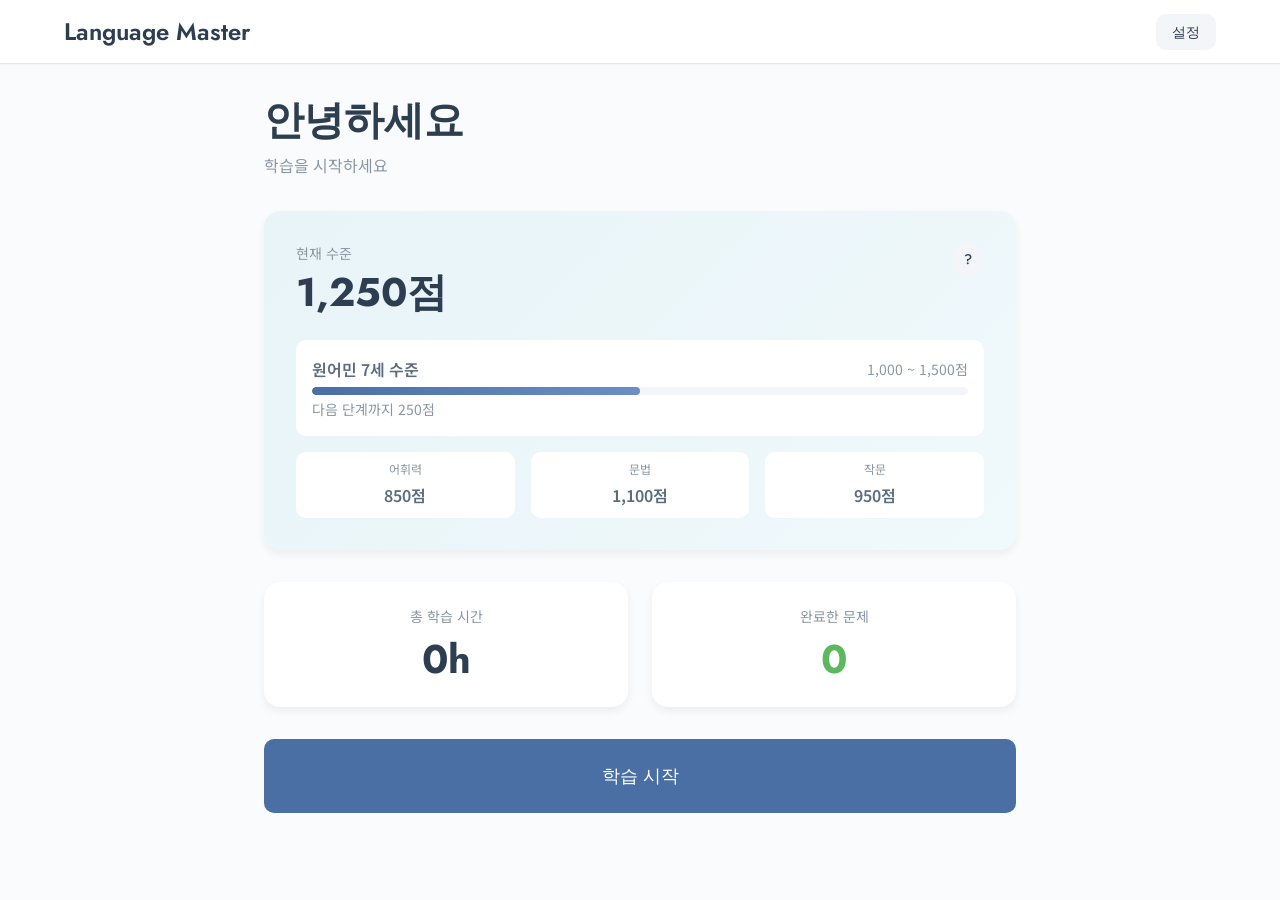
==== commit 5589cce4: "데이터 베이스 추가" ====
--- a/index.html
+++ b/index.html
@@ -273,8 +273,8 @@
                         <h3 class="heading-3 mb-md">프로필</h3>
                         
                         <div class="flex items-center gap-lg mb-lg">
-                            <div style="width: 64px; height: 64px; background: linear-gradient(135deg, var(--color-primary), var(--color-primary-light)); border-radius: 50%; display: flex; align-items: center; justify-content: center; color: white; font-weight: bold; font-size: 24px;">
-                                {{ userData.name[0] }}
+                            <div id="settingsAvatar" style="width: 64px; height: 64px; background: linear-gradient(135deg, var(--color-primary), var(--color-primary-light)); border-radius: 50%; display: flex; align-items: center; justify-content: center; color: white; font-weight: bold; font-size: 24px;">
+                                U
                             </div>
                             <div>
                                 <div class="text-body font-semibold" id="settingsName">사용자</div>
@@ -344,19 +344,6 @@
                                     </label>
                                 </div>
                             </div>
-                        </div>
-                    </div>
-                    
-                    <!-- 점수 정보 -->
-                    <div class="card card-spacious mb-lg">
-                        <div class="flex justify-between items-center">
-                            <div>
-                                <h3 class="heading-3 m-0 mb-xs">점수 구간 안내</h3>
-                                <p class="text-small text-muted m-0">원어민 나이별 점수 기준</p>
-                            </div>
-                            <button class="btn btn-secondary" onclick="app.showScoreGuide()">
-                                보기
-                            </button>
                         </div>
                     </div>
                     
@@ -681,11 +668,109 @@
     </div>
     
     <script>
-        // 앱 상태 관리
+        // ==================== 스페인어 학습 데이터 ====================
+        
+        // JSON 파일에서 데이터 로드
+        let SPANISH_VOCABULARY = {};
+        let GRAMMAR_PATTERNS = {};
+        let QUESTION_DATABASE = [];
+        let dataLoaded = false;
+        
+        // 데이터 로드 함수
+        async function loadQuestionData() {
+            try {
+                const response = await fetch('questions_data.json');
+                const data = await response.json();
+                
+                SPANISH_VOCABULARY = data.vocabulary;
+                GRAMMAR_PATTERNS = data.patterns;
+                
+                // 문제 초기화
+                initializeQuestions();
+                dataLoaded = true;
+                
+                console.log('데이터 로드 완료:', QUESTION_DATABASE.length, '문제');
+            } catch (error) {
+                console.error('데이터 로드 실패:', error);
+                alert('문제 데이터를 불러오는데 실패했습니다.');
+            }
+        }
+        
+        // 초기화: 패턴에서 문제 생성
+        function initializeQuestions() {
+            // Level 1 문제
+            GRAMMAR_PATTERNS.level_1.forEach(pattern => {
+                pattern.examples.forEach(example => {
+                    // 한국어 → 스페인어
+                    QUESTION_DATABASE.push({
+                        id: `q_${QUESTION_DATABASE.length + 1}`,
+                        level: 1,
+                        patternId: pattern.id,
+                        type: "한국어 → 스페인어",
+                        text: example.ko,
+                        correctAnswers: [example.es],
+                        requiredWords: example.required,
+                        difficulty: 1,
+                        mistakes: {}
+                    });
+                    
+                    // 스페인어 → 한국어
+                    QUESTION_DATABASE.push({
+                        id: `q_${QUESTION_DATABASE.length + 1}`,
+                        level: 1,
+                        patternId: pattern.id + '_reverse',
+                        type: "스페인어 → 한국어",
+                        text: example.es,
+                        correctAnswers: [example.ko],
+                        requiredWords: [], // 한국어는 키워드 매칭 안 함
+                        difficulty: 1,
+                        mistakes: {}
+                    });
+                });
+            });
+            
+            // Level 2 문제
+            GRAMMAR_PATTERNS.level_2.forEach(pattern => {
+                pattern.examples.forEach(example => {
+                    // 한국어 → 스페인어
+                    QUESTION_DATABASE.push({
+                        id: `q_${QUESTION_DATABASE.length + 1}`,
+                        level: 2,
+                        patternId: pattern.id,
+                        type: "한국어 → 스페인어",
+                        text: example.ko,
+                        correctAnswers: [example.es],
+                        requiredWords: example.required,
+                        difficulty: 2,
+                        mistakes: {}
+                    });
+                    
+                    // 스페인어 → 한국어
+                    QUESTION_DATABASE.push({
+                        id: `q_${QUESTION_DATABASE.length + 1}`,
+                        level: 2,
+                        patternId: pattern.id + '_reverse',
+                        type: "스페인어 → 한국어",
+                        text: example.es,
+                        correctAnswers: [example.ko],
+                        requiredWords: [],
+                        difficulty: 2,
+                        mistakes: {}
+                    });
+                });
+            });
+        }
+        
+        // ==================== 앱 상태 관리 ====================
+        
         const app = {
-            currentScreen: 'login',
-            isLoggedIn: false,
-            userData: null,
+            currentScreen: 'dashboard',
+            isLoggedIn: true,
+            userData: {
+                name: '사용자',
+                email: 'user@example.com',
+                level: 2
+            },
             sessionData: {
                 questions: [],
                 currentIndex: 0,
@@ -719,6 +804,7 @@
                 if (screenName === 'settings' && this.userData) {
                     document.getElementById('settingsName').textContent = this.userData.name;
                     document.getElementById('settingsEmail').textContent = this.userData.email;
+                    document.getElementById('settingsAvatar').textContent = this.userData.name[0].toUpperCase();
                 }
                 
                 // 헤더 액션 업데이트
@@ -818,35 +904,18 @@
             
             // 세션 시작
             startSession() {
-                // 샘플 문제 데이터 (실제로는 API에서 가져옴)
+                // QUESTION_DATABASE에서 문제 랜덤 선택 (10문제)
+                const allQuestions = [...QUESTION_DATABASE];
+                const selectedQuestions = [];
+                
+                // 랜덤하게 10문제 선택
+                for (let i = 0; i < Math.min(10, allQuestions.length); i++) {
+                    const randomIndex = Math.floor(Math.random() * allQuestions.length);
+                    selectedQuestions.push(allQuestions.splice(randomIndex, 1)[0]);
+                }
+                
                 this.sessionData = {
-                    questions: [
-                        {
-                            id: 1,
-                            type: '한국어 → 영어',
-                            text: '나는 매일 아침 커피를 마신다.',
-                            correctAnswers: ['I drink coffee every morning.', 'I drink coffee every morning', 'Every morning I drink coffee.'],
-                            mistakes: {
-                                'drinked': { correct: 'drink', explanation: 'drink는 불규칙 동사입니다. 현재형은 drink를 사용합니다.' }
-                            }
-                        },
-                        {
-                            id: 2,
-                            type: '한국어 → 영어',
-                            text: '그녀는 매일 우유를 마신다.',
-                            correctAnswers: ['She drinks milk every day.', 'She drinks milk every day', 'Every day she drinks milk.'],
-                            mistakes: {
-                                'drink': { correct: 'drinks', explanation: '주어가 3인칭 단수(She)일 때는 동사에 -s를 붙입니다.' }
-                            }
-                        },
-                        {
-                            id: 3,
-                            type: '영어 → 한국어',
-                            text: 'I go to school by bus.',
-                            correctAnswers: ['나는 버스로 학교에 간다.', '나는 버스를 타고 학교에 간다.', '나는 학교에 버스로 간다.'],
-                            mistakes: {}
-                        }
-                    ],
+                    questions: selectedQuestions,
                     currentIndex: 0,
                     userAnswers: [],
                     correctCount: 0,
@@ -1010,17 +1079,58 @@
             
             // 연습 문제 시작
             startPractice() {
-                // 샘플 연습 문제
+                const currentQuestion = this.sessionData.questions[this.sessionData.currentIndex];
+                
+                // 같은 패턴의 다른 문제들 찾기
+                let samePatternQuestions = QUESTION_DATABASE.filter(q => 
+                    q.patternId === currentQuestion.patternId && q.id !== currentQuestion.id
+                );
+                
+                // 이미 푼 연습 문제 제외 (재시도 시 다른 문제 나오게)
+                if (this.sessionData.usedPracticeIds) {
+                    samePatternQuestions = samePatternQuestions.filter(q => 
+                        !this.sessionData.usedPracticeIds.includes(q.id)
+                    );
+                }
+                
+                // 사용할 문제 ID 추적 초기화
+                if (!this.sessionData.usedPracticeIds) {
+                    this.sessionData.usedPracticeIds = [];
+                }
+                
+                // 랜덤하게 3개 선택
+                const practiceQuestions = [];
+                const tempQuestions = [...samePatternQuestions];
+                
+                for (let i = 0; i < Math.min(3, tempQuestions.length); i++) {
+                    const randomIndex = Math.floor(Math.random() * tempQuestions.length);
+                    const selected = tempQuestions.splice(randomIndex, 1)[0];
+                    practiceQuestions.push(selected);
+                    this.sessionData.usedPracticeIds.push(selected.id);
+                }
+                
+                // 연습 문제가 3개 미만이면 (문제 부족) 다음 문제로
+                if (practiceQuestions.length < 3) {
+                    alert('연습 문제가 부족합니다. 다음 문제로 넘어갑니다.');
+                    this.nextQuestion();
+                    return;
+                }
+                
                 this.sessionData.practiceMode = true;
-                this.sessionData.practiceQuestions = [
-                    {
-                        text: '그녀는 매일 우유를 마신다.',
-                        answer: 'She drinks milk every day.'
-                    }
-                ];
-                
-                const practice = this.sessionData.practiceQuestions[0];
-                document.getElementById('practiceProgress').textContent = '연습 문제 1 / 1';
+                this.sessionData.practiceQuestions = practiceQuestions;
+                this.sessionData.practiceIndex = 0;
+                this.sessionData.practiceCorrectCount = 0;
+                
+                this.showPracticeQuestion();
+            },
+            
+            // 연습 문제 표시
+            showPracticeQuestion() {
+                const practice = this.sessionData.practiceQuestions[this.sessionData.practiceIndex];
+                const current = this.sessionData.practiceIndex + 1;
+                const total = this.sessionData.practiceQuestions.length;
+                
+                document.getElementById('practiceProgress').textContent = `연습 문제 ${current} / ${total}`;
                 document.getElementById('practiceQuestion').textContent = practice.text;
                 document.getElementById('practiceInput').value = '';
                 
@@ -1029,16 +1139,43 @@
             
             // 연습 문제 제출
             submitPractice() {
-                const answer = document.getElementById('practiceInput').value.trim();
-                if (!answer) {
+                const userAnswer = document.getElementById('practiceInput').value.trim();
+                
+                if (!userAnswer) {
                     alert('답변을 입력해주세요.');
                     return;
                 }
                 
-                // 간단하게 다음 문제로
-                alert('잘했어요!');
-                this.sessionData.practiceMode = false;
-                this.nextQuestion();
+                const practice = this.sessionData.practiceQuestions[this.sessionData.practiceIndex];
+                const isCorrect = this.checkAnswer(userAnswer, practice.correctAnswers);
+                
+                if (isCorrect) {
+                    this.sessionData.practiceCorrectCount++;
+                    alert('정답입니다! ✓');
+                } else {
+                    alert(`아쉬워요. 정답: ${practice.correctAnswers[0]}`);
+                }
+                
+                // 다음 연습 문제로
+                this.sessionData.practiceIndex++;
+                
+                // 모든 연습 문제를 풀었는지 확인
+                if (this.sessionData.practiceIndex >= this.sessionData.practiceQuestions.length) {
+                    // 2개 이상 맞았는지 확인
+                    if (this.sessionData.practiceCorrectCount >= 2) {
+                        alert(`연습 완료! ${this.sessionData.practiceCorrectCount}/${this.sessionData.practiceQuestions.length} 정답`);
+                        this.sessionData.practiceMode = false;
+                        this.sessionData.usedPracticeIds = []; // 사용한 문제 초기화
+                        this.nextQuestion();
+                    } else {
+                        // 2개 미만이면 다시 연습 (새로운 문제로)
+                        alert(`조금 더 연습이 필요해요. (${this.sessionData.practiceCorrectCount}/${this.sessionData.practiceQuestions.length} 정답)\n새로운 문제로 다시 시도합니다.`);
+                        this.startPractice(); // 새로운 연습 문제 생성
+                    }
+                } else {
+                    // 다음 연습 문제 표시
+                    this.showPracticeQuestion();
+                }
             },
             
             // 연습 건너뛰기
@@ -1097,8 +1234,12 @@
         };
         
         // 초기화
-        document.addEventListener('DOMContentLoaded', () => {
-            app.showScreen('login');
+        document.addEventListener('DOMContentLoaded', async () => {
+            // 데이터 먼저 로드
+            await loadQuestionData();
+            
+            // 화면 표시
+            app.showScreen('dashboard');
             
             // 모달 외부 클릭시 닫기
             document.getElementById('scoreGuideModal').addEventListener('click', (e) => {
--- a/mobile-lang.css
+++ b/mobile-lang.css
@@ -94,6 +94,11 @@
     box-sizing: border-box;
 }
 
+html {
+    overscroll-behavior: none;
+    -webkit-overflow-scrolling: touch;
+}
+
 body {
     font-family: var(--font-family-korean);
     font-size: var(--font-size-base);
@@ -102,6 +107,7 @@
     background-color: var(--color-bg-main);
     -webkit-font-smoothing: antialiased;
     -moz-osx-font-smoothing: grayscale;
+    overscroll-behavior: none;
 }
 
 /* ==================== 레이아웃 유틸리티 ==================== */
@@ -249,6 +255,7 @@
     cursor: pointer;
     transition: all var(--transition-fast);
     text-decoration: none;
+    white-space: nowrap;
 }
 
 .btn:disabled {
@@ -493,6 +500,7 @@
     border-radius: var(--radius-full);
     background: var(--color-bg-active);
     color: var(--color-text-primary);
+    white-space: nowrap;
 }
 
 .badge-primary {
@@ -623,8 +631,13 @@
         padding: var(--space-md);
     }
     
-    .btn:not(.btn-icon) {
+    .btn:not(.btn-icon):not(.btn-sm) {
         width: 100%;
+    }
+    
+    .btn-sm {
+        width: auto;
+        min-width: fit-content;
     }
     
     .grid-cols-2,
